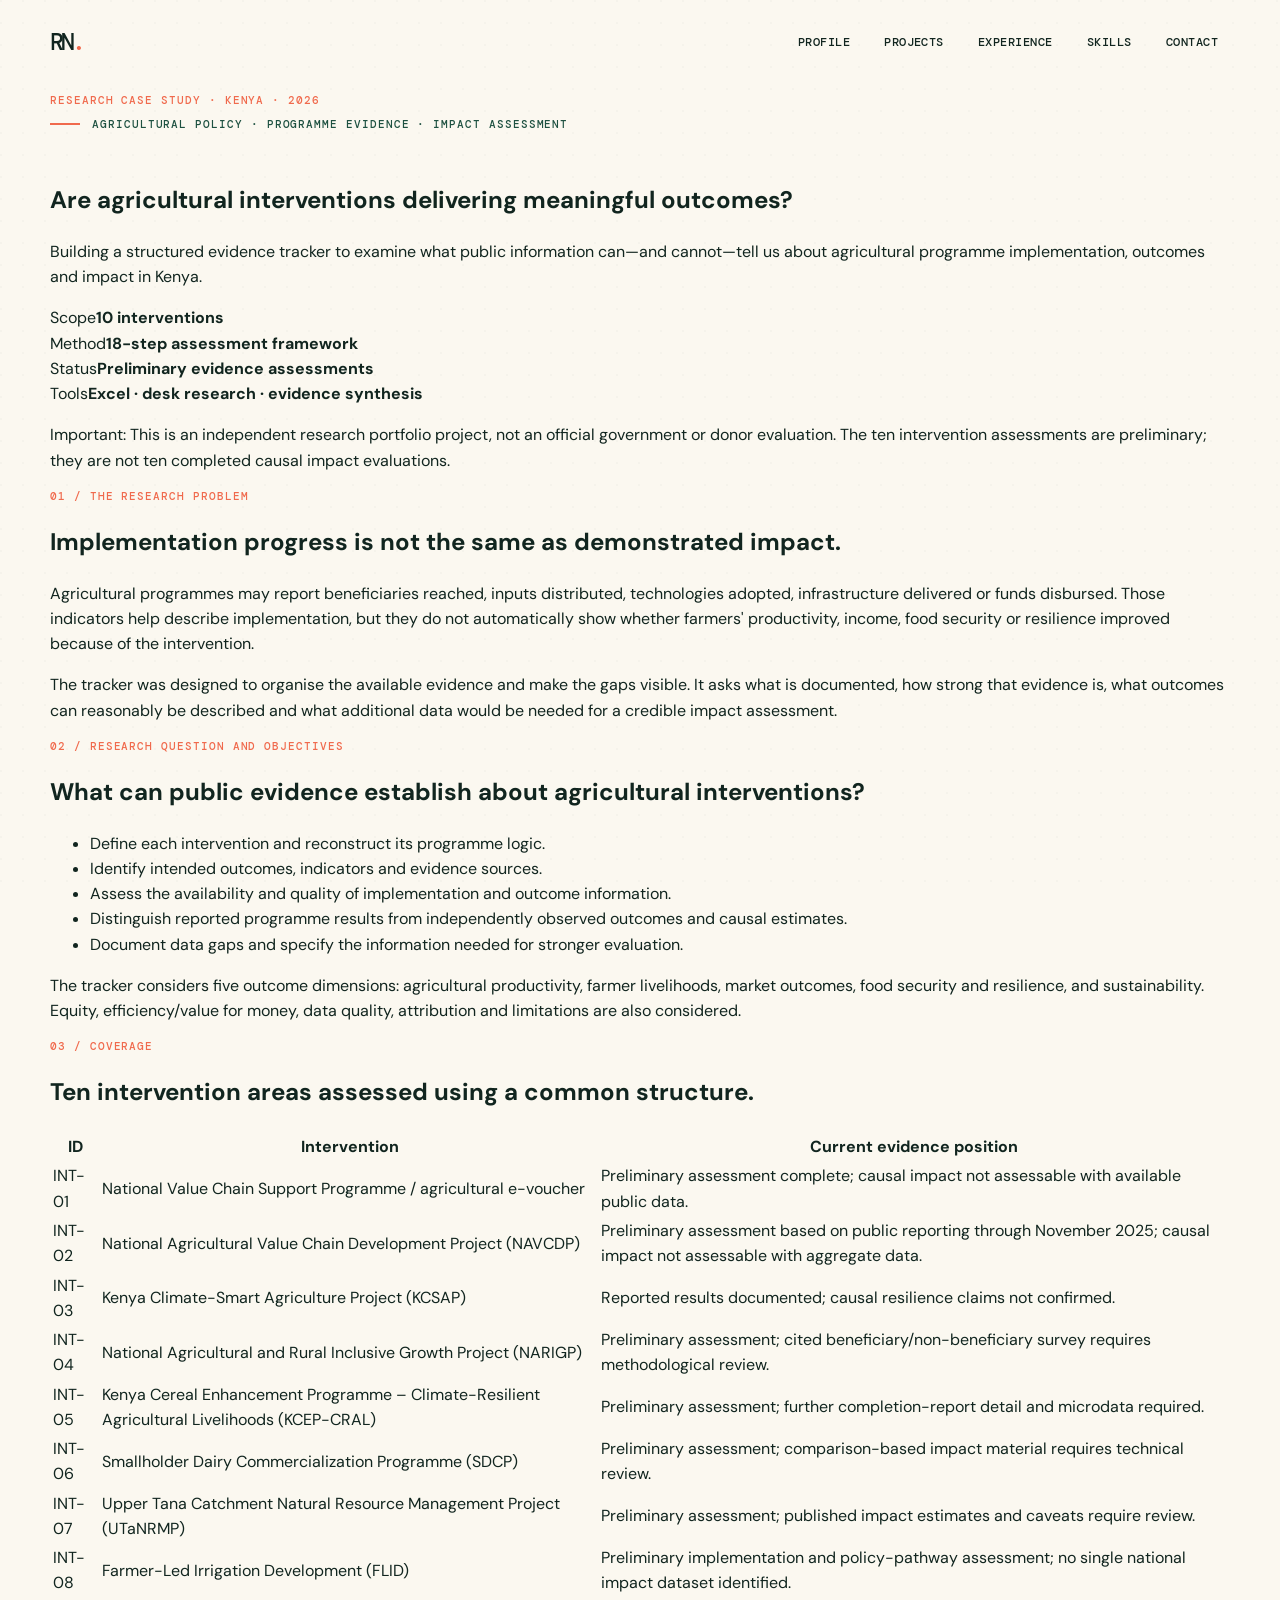
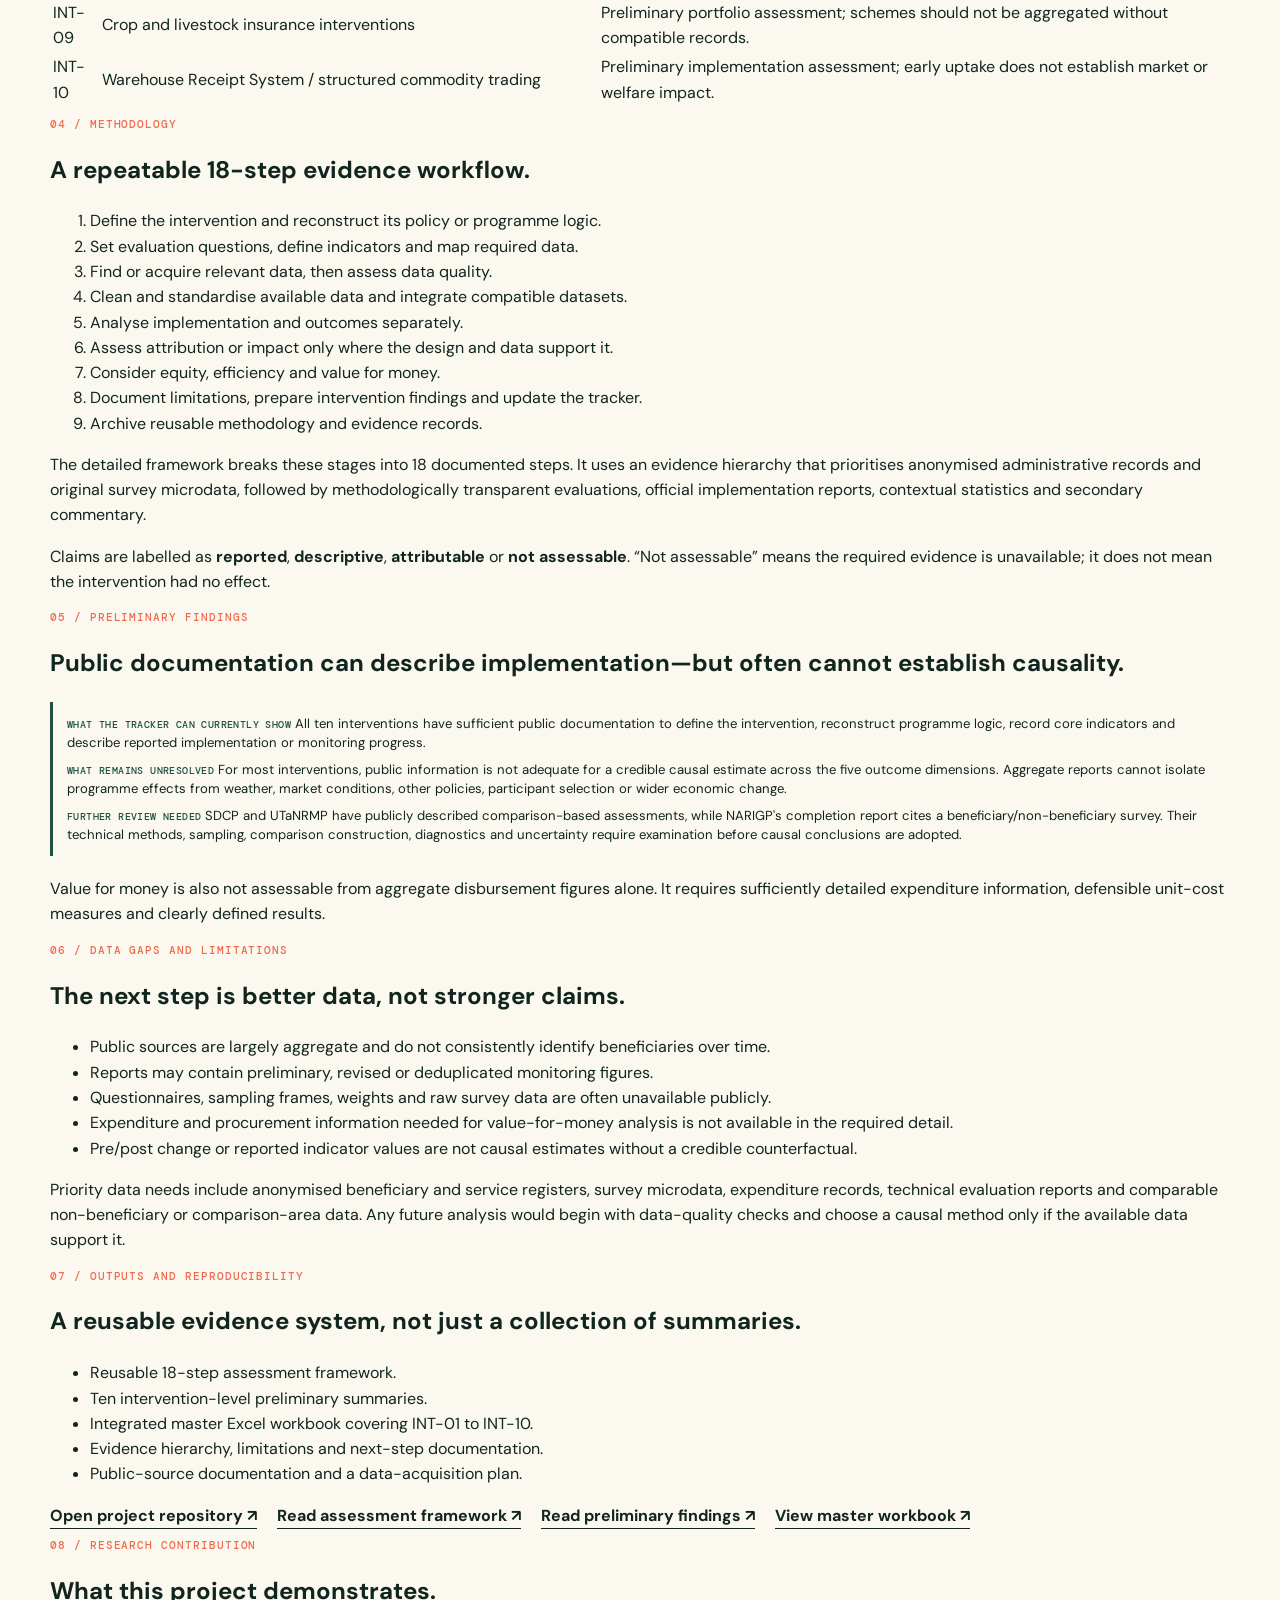
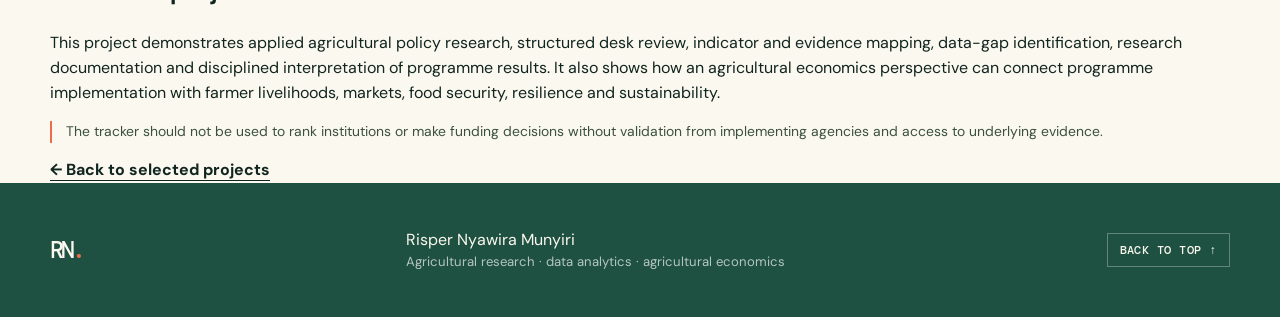
==== projects/policy-impact-tracker.html @ ad64aaf6 "Add flagship agricultural policy tracker case study" ====
<!doctype html>
<html lang="en">
<head>
  <meta charset="UTF-8" />
  <meta name="viewport" content="width=device-width, initial-scale=1.0" />
  <meta name="description" content="A preliminary evidence assessment of ten Kenyan agricultural interventions, using a transparent 18-step framework to distinguish reported results, observed outcomes and causal impact evidence." />
  <title>Kenya Agricultural Policy Impact Tracker | Risper Nyawira Munyiri</title>
  <link rel="preconnect" href="https://fonts.googleapis.com" />
  <link rel="preconnect" href="https://fonts.gstatic.com" crossorigin />
  <link href="https://fonts.googleapis.com/css2?family=DM+Mono:wght@400;500&family=DM+Sans:opsz,wght@9..40,400;9..40,500;9..40,600;9..40,700&family=Playfair+Display:opsz,wght@5..120,600;5..120,700&display=swap" rel="stylesheet" />
  <link rel="stylesheet" href="../styles.css" />
</head>
<body>
  <a class="skip-link" href="#main-content">Skip to content</a>
  <header class="site-header">
    <a class="brand" href="../index.html" aria-label="Risper Nyawira Munyiri home">RN<span>.</span></a>
    <button class="nav-toggle" aria-label="Open navigation" aria-expanded="false" aria-controls="primary-navigation">Menu</button>
    <nav class="nav-links" id="primary-navigation" aria-label="Main navigation">
      <a href="../index.html#about">Profile</a><a href="../index.html#work">Projects</a><a href="../index.html#experience">Experience</a><a href="../index.html#skills">Skills</a><a href="../index.html#contact">Contact</a>
    </nav>
  </header>
  <main id="main-content" class="case-study">
    <section class="case-hero section-shell">
      <p class="section-label">Research case study · Kenya · 2026</p>
      <p class="eyebrow">Agricultural policy · programme evidence · impact assessment</p>
      <h1>Are agricultural interventions delivering meaningful outcomes?</h1>
      <p class="case-lead">Building a structured evidence tracker to examine what public information can—and cannot—tell us about agricultural programme implementation, outcomes and impact in Kenya.</p>
      <div class="case-meta">
        <div><span>Scope</span><strong>10 interventions</strong></div>
        <div><span>Method</span><strong>18-step assessment framework</strong></div>
        <div><span>Status</span><strong>Preliminary evidence assessments</strong></div>
        <div><span>Tools</span><strong>Excel · desk research · evidence synthesis</strong></div>
      </div>
      <p class="case-warning">Important: This is an independent research portfolio project, not an official government or donor evaluation. The ten intervention assessments are preliminary; they are not ten completed causal impact evaluations.</p>
    </section>

    <section class="section-shell case-section">
      <p class="section-label">01 / The research problem</p>
      <h2>Implementation progress is not the same as demonstrated impact.</h2>
      <p>Agricultural programmes may report beneficiaries reached, inputs distributed, technologies adopted, infrastructure delivered or funds disbursed. Those indicators help describe implementation, but they do not automatically show whether farmers' productivity, income, food security or resilience improved because of the intervention.</p>
      <p>The tracker was designed to organise the available evidence and make the gaps visible. It asks what is documented, how strong that evidence is, what outcomes can reasonably be described and what additional data would be needed for a credible impact assessment.</p>
    </section>

    <section class="section-shell case-section">
      <p class="section-label">02 / Research question and objectives</p>
      <h2>What can public evidence establish about agricultural interventions?</h2>
      <ul>
        <li>Define each intervention and reconstruct its programme logic.</li>
        <li>Identify intended outcomes, indicators and evidence sources.</li>
        <li>Assess the availability and quality of implementation and outcome information.</li>
        <li>Distinguish reported programme results from independently observed outcomes and causal estimates.</li>
        <li>Document data gaps and specify the information needed for stronger evaluation.</li>
      </ul>
      <p>The tracker considers five outcome dimensions: agricultural productivity, farmer livelihoods, market outcomes, food security and resilience, and sustainability. Equity, efficiency/value for money, data quality, attribution and limitations are also considered.</p>
    </section>

    <section class="section-shell case-section">
      <p class="section-label">03 / Coverage</p>
      <h2>Ten intervention areas assessed using a common structure.</h2>
      <div class="case-table-wrap">
        <table class="case-table">
          <thead><tr><th>ID</th><th>Intervention</th><th>Current evidence position</th></tr></thead>
          <tbody>
            <tr><td>INT-01</td><td>National Value Chain Support Programme / agricultural e-voucher</td><td>Preliminary assessment complete; causal impact not assessable with available public data.</td></tr>
            <tr><td>INT-02</td><td>National Agricultural Value Chain Development Project (NAVCDP)</td><td>Preliminary assessment based on public reporting through November 2025; causal impact not assessable with aggregate data.</td></tr>
            <tr><td>INT-03</td><td>Kenya Climate-Smart Agriculture Project (KCSAP)</td><td>Reported results documented; causal resilience claims not confirmed.</td></tr>
            <tr><td>INT-04</td><td>National Agricultural and Rural Inclusive Growth Project (NARIGP)</td><td>Preliminary assessment; cited beneficiary/non-beneficiary survey requires methodological review.</td></tr>
            <tr><td>INT-05</td><td>Kenya Cereal Enhancement Programme – Climate-Resilient Agricultural Livelihoods (KCEP-CRAL)</td><td>Preliminary assessment; further completion-report detail and microdata required.</td></tr>
            <tr><td>INT-06</td><td>Smallholder Dairy Commercialization Programme (SDCP)</td><td>Preliminary assessment; comparison-based impact material requires technical review.</td></tr>
            <tr><td>INT-07</td><td>Upper Tana Catchment Natural Resource Management Project (UTaNRMP)</td><td>Preliminary assessment; published impact estimates and caveats require review.</td></tr>
            <tr><td>INT-08</td><td>Farmer-Led Irrigation Development (FLID)</td><td>Preliminary implementation and policy-pathway assessment; no single national impact dataset identified.</td></tr>
            <tr><td>INT-09</td><td>Crop and livestock insurance interventions</td><td>Preliminary portfolio assessment; schemes should not be aggregated without compatible records.</td></tr>
            <tr><td>INT-10</td><td>Warehouse Receipt System / structured commodity trading</td><td>Preliminary implementation assessment; early uptake does not establish market or welfare impact.</td></tr>
          </tbody>
        </table>
      </div>
    </section>

    <section class="section-shell case-section">
      <p class="section-label">04 / Methodology</p>
      <h2>A repeatable 18-step evidence workflow.</h2>
      <ol class="case-steps">
        <li>Define the intervention and reconstruct its policy or programme logic.</li>
        <li>Set evaluation questions, define indicators and map required data.</li>
        <li>Find or acquire relevant data, then assess data quality.</li>
        <li>Clean and standardise available data and integrate compatible datasets.</li>
        <li>Analyse implementation and outcomes separately.</li>
        <li>Assess attribution or impact only where the design and data support it.</li>
        <li>Consider equity, efficiency and value for money.</li>
        <li>Document limitations, prepare intervention findings and update the tracker.</li>
        <li>Archive reusable methodology and evidence records.</li>
      </ol>
      <p>The detailed framework breaks these stages into 18 documented steps. It uses an evidence hierarchy that prioritises anonymised administrative records and original survey microdata, followed by methodologically transparent evaluations, official implementation reports, contextual statistics and secondary commentary.</p>
      <p>Claims are labelled as <b>reported</b>, <b>descriptive</b>, <b>attributable</b> or <b>not assessable</b>. “Not assessable” means the required evidence is unavailable; it does not mean the intervention had no effect.</p>
    </section>

    <section class="section-shell case-section">
      <p class="section-label">05 / Preliminary findings</p>
      <h2>Public documentation can describe implementation—but often cannot establish causality.</h2>
      <div class="project-insights">
        <p><b>What the tracker can currently show</b> All ten interventions have sufficient public documentation to define the intervention, reconstruct programme logic, record core indicators and describe reported implementation or monitoring progress.</p>
        <p><b>What remains unresolved</b> For most interventions, public information is not adequate for a credible causal estimate across the five outcome dimensions. Aggregate reports cannot isolate programme effects from weather, market conditions, other policies, participant selection or wider economic change.</p>
        <p><b>Further review needed</b> SDCP and UTaNRMP have publicly described comparison-based assessments, while NARIGP's completion report cites a beneficiary/non-beneficiary survey. Their technical methods, sampling, comparison construction, diagnostics and uncertainty require examination before causal conclusions are adopted.</p>
      </div>
      <p>Value for money is also not assessable from aggregate disbursement figures alone. It requires sufficiently detailed expenditure information, defensible unit-cost measures and clearly defined results.</p>
    </section>

    <section class="section-shell case-section">
      <p class="section-label">06 / Data gaps and limitations</p>
      <h2>The next step is better data, not stronger claims.</h2>
      <ul>
        <li>Public sources are largely aggregate and do not consistently identify beneficiaries over time.</li>
        <li>Reports may contain preliminary, revised or deduplicated monitoring figures.</li>
        <li>Questionnaires, sampling frames, weights and raw survey data are often unavailable publicly.</li>
        <li>Expenditure and procurement information needed for value-for-money analysis is not available in the required detail.</li>
        <li>Pre/post change or reported indicator values are not causal estimates without a credible counterfactual.</li>
      </ul>
      <p>Priority data needs include anonymised beneficiary and service registers, survey microdata, expenditure records, technical evaluation reports and comparable non-beneficiary or comparison-area data. Any future analysis would begin with data-quality checks and choose a causal method only if the available data support it.</p>
    </section>

    <section class="section-shell case-section">
      <p class="section-label">07 / Outputs and reproducibility</p>
      <h2>A reusable evidence system, not just a collection of summaries.</h2>
      <ul>
        <li>Reusable 18-step assessment framework.</li>
        <li>Ten intervention-level preliminary summaries.</li>
        <li>Integrated master Excel workbook covering INT-01 to INT-10.</li>
        <li>Evidence hierarchy, limitations and next-step documentation.</li>
        <li>Public-source documentation and a data-acquisition plan.</li>
      </ul>
      <div class="evidence-actions">
        <a class="text-link" href="https://github.com/Risper-Nyawira/kenya-agricultural-policy-impact-tracker" target="_blank" rel="noreferrer">Open project repository ↗</a>
        <a class="text-link" href="https://github.com/Risper-Nyawira/kenya-agricultural-policy-impact-tracker/blob/main/methodology/assessment-framework.md" target="_blank" rel="noreferrer">Read assessment framework ↗</a>
        <a class="text-link" href="https://github.com/Risper-Nyawira/kenya-agricultural-policy-impact-tracker/blob/main/analysis/preliminary-findings.md" target="_blank" rel="noreferrer">Read preliminary findings ↗</a>
        <a class="text-link" href="https://github.com/Risper-Nyawira/kenya-agricultural-policy-impact-tracker/blob/main/workbooks/Kenya_Agricultural_Policy_Impact_Tracker_MASTER_INT-01_to_INT-10.xlsx" target="_blank" rel="noreferrer">View master workbook ↗</a>
      </div>
    </section>

    <section class="section-shell case-section">
      <p class="section-label">08 / Research contribution</p>
      <h2>What this project demonstrates.</h2>
      <p>This project demonstrates applied agricultural policy research, structured desk review, indicator and evidence mapping, data-gap identification, research documentation and disciplined interpretation of programme results. It also shows how an agricultural economics perspective can connect programme implementation with farmer livelihoods, markets, food security, resilience and sustainability.</p>
      <p class="note">The tracker should not be used to rank institutions or make funding decisions without validation from implementing agencies and access to underlying evidence.</p>
      <a class="text-link" href="../index.html#work">← Back to selected projects</a>
    </section>
  </main>
  <footer><div class="section-shell"><p class="brand">RN<span>.</span></p><div><p>Risper Nyawira Munyiri</p><p class="muted">Agricultural research · data analytics · agricultural economics</p></div><a href="#main-content">Back to top ↑</a></div></footer>
  <script src="../script.js"></script>
</body>
</html>
---- styles.css ----
@import url('https://fonts.googleapis.com/css2?family=DM+Mono:wght@400;500&family=DM+Sans:opsz,wght@9..40,400;9..40,500;9..40,600;9..40,700&family=Playfair+Display:opsz,wght@5..120,600;5..120,700&display=swap');

:root {
  --ink: #11251f;
  --forest: #1e5141;
  --cream: #fbf8f0;
  --sand: #eee5d3;
  --sage: #d8e6c8;
  --lime: #cfe54e;
  --gold: #f2bd4f;
  --coral: #f06a4d;
  --plum: #6e4569;
  --line: rgba(17, 37, 31, .16);
  --muted: #62736a;
}

* { box-sizing: border-box; }
html { scroll-behavior: smooth; }
body { margin: 0; overflow-x: hidden; background: var(--cream); color: var(--ink); font-family: "DM Sans", sans-serif; font-size: 16px; line-height: 1.58; }
body::before { content: ""; position: fixed; inset: 0; z-index: -1; opacity: .32; pointer-events: none; background-image: radial-gradient(circle at 1px 1px, rgba(17,37,31,.08) 1px, transparent 0); background-size: 22px 22px; }

.section-shell { width: min(1180px, calc(100% - 52px)); margin: auto; }
.site-header { height: 84px; display: flex; align-items: center; justify-content: space-between; width: min(1180px, calc(100% - 52px)); margin: auto; }
.brand { color: var(--ink); font: 500 1.45rem "DM Mono", monospace; letter-spacing: -.12em; text-decoration: none; }
.brand span { color: var(--coral); }
.nav-links { display: flex; align-items: center; gap: 10px; }
.nav-links a, footer a { color: var(--ink); padding: 8px 12px; font: 500 .75rem "DM Mono", monospace; letter-spacing: .04em; text-decoration: none; text-transform: uppercase; }
.nav-links a:hover { color: var(--cream); background: var(--ink); }
.nav-toggle { display: none; background: transparent; border: 0; color: var(--ink); font: 500 .75rem "DM Mono", monospace; text-transform: uppercase; }

.hero { position: relative; min-height: 670px; padding: 112px 0 104px; }
.hero::before { content: "Evidence-led portfolio"; position: absolute; right: -2vw; top: 62px; color: rgba(30,81,65,.08); font: 700 clamp(4.2rem, 11vw, 10rem) "Playfair Display", serif; letter-spacing: -.08em; white-space: nowrap; pointer-events: none; }
.eyebrow, .section-label, .project-number, .kicker { font: 500 .69rem "DM Mono", monospace; letter-spacing: .085em; text-transform: uppercase; }
.eyebrow { position: relative; display: inline-flex; align-items: center; gap: 12px; margin: 0 0 30px; color: var(--forest); }
.eyebrow::before { width: 30px; height: 2px; background: var(--coral); content: ""; }
.hero h1 { position: relative; max-width: 1020px; margin: 0; font: 600 clamp(3.7rem, 8.2vw, 7.7rem)/.92 "Playfair Display", serif; letter-spacing: -.075em; }
.hero h1 em { display: block; color: var(--forest); font-style: italic; }
.hero-bottom { position: relative; display: flex; align-items: end; justify-content: space-between; gap: 56px; margin-top: 66px; }
.hero-bottom p { max-width: 475px; margin: 0; font-size: 1.12rem; }
.button { display: inline-flex; align-items: center; gap: 28px; padding: 16px 20px 16px 23px; border: 1px solid var(--ink); color: var(--cream); font-size: .85rem; font-weight: 700; text-decoration: none; transition: transform .2s ease, box-shadow .2s ease; }
.button span { color: var(--lime); font-size: 1.3rem; }.button-dark { background: var(--ink); }.button:hover { box-shadow: 6px 6px 0 var(--coral); transform: translate(-2px,-2px); }

.statement { position: relative; overflow: hidden; padding: 102px 0; background: var(--forest); color: var(--cream); }
.statement::after { position: absolute; right: 4%; bottom: -135px; color: rgba(207,229,78,.17); content: "?"; font: 700 26rem/.8 "Playfair Display", serif; }
.statement-grid { position: relative; z-index: 1; display: grid; grid-template-columns: 1fr 2.1fr; gap: 30px; }.statement .section-label { color: var(--lime); }
blockquote { max-width: 850px; margin: 0; font: 600 clamp(2.2rem, 4vw, 4.25rem)/1.06 "Playfair Display", serif; letter-spacing: -.055em; }

.about, .projects, .current, .skills, .ideas { padding: 132px 0; }.section-heading { display: grid; grid-template-columns: 1fr 2.1fr; gap: 30px; margin-bottom: 62px; }.section-label { margin: 9px 0 0; color: var(--coral); }.section-heading h2, .focus h2, .learning h2 { margin: 0; font: 600 clamp(2.4rem, 4vw, 4.25rem)/1.02 "Playfair Display", serif; letter-spacing: -.06em; }.about-copy { width: 66%; margin-left: auto; padding-left: 28px; border-left: 3px solid var(--lime); font-size: 1.14rem; }.about-copy p { margin: 0 0 18px; }.about-copy p:last-child { margin-bottom: 0; }

.pathway { padding: 36px 0 42px; border-top: 1px solid var(--line); border-bottom: 1px solid var(--line); }.pathway .section-label { margin: 0 0 21px; }.pathway-list { display: flex; flex-wrap: wrap; gap: 10px 13px; font: 600 1.5rem "Playfair Display", serif; }.pathway-list span { padding: 2px 0; }.pathway-list i { color: var(--coral); font-style: normal; }
.proof { display: grid; grid-template-columns: repeat(4, 1fr); gap: 1px; margin-top: 40px; overflow: hidden; background: var(--line); border: 1px solid var(--line); }.proof div { min-height: 142px; padding: 25px 22px; background: var(--cream); }.proof div:nth-child(even) { background: #f3eddf; }.proof strong { display: block; color: var(--forest); font: 600 2.35rem/.95 "Playfair Display", serif; letter-spacing: -.05em; }.proof span { display: block; max-width: 170px; margin-top: 13px; color: var(--muted); font-size: .76rem; line-height: 1.35; }

.projects { background: linear-gradient(to bottom, transparent 0, transparent 115px, #f0e7d7 115px, #f0e7d7 100%); }.project-card { position: relative; padding: 34px; border: 1px solid rgba(17,37,31,.14); background: var(--cream); }.project-featured { display: grid; grid-template-columns: 1fr 2.1fr; gap: 30px; margin-bottom: 22px; padding: 42px; border: 0; background: var(--lime); box-shadow: 12px 12px 0 var(--forest); }.project-featured::after { position: absolute; right: 28px; top: 12px; color: rgba(17,37,31,.12); content: "01"; font: 700 8rem/.8 "Playfair Display", serif; }.project-number { position: relative; z-index: 1; color: var(--coral); }.project-number span { display: block; max-width: 100px; margin-top: 8px; color: var(--muted); font: 500 .79rem/1.3 "DM Sans", sans-serif; letter-spacing: 0; text-transform: none; }.project-body { position: relative; z-index: 1; }.kicker { margin: 0 0 14px; color: var(--forest); }.project-card h3, .idea-grid h3 { margin: 0 0 18px; font: 600 clamp(1.8rem,3vw,3.05rem)/1.03 "Playfair Display", serif; letter-spacing: -.05em; }.project-card p { max-width: 700px; }.note { padding-left: 14px; border-left: 2px solid var(--coral); color: #3b513e; font-size: .87rem; }.tags { display: flex; flex-wrap: wrap; gap: 7px; margin: 28px 0; padding: 0; list-style: none; }.tags li { padding: 5px 7px; border: 1px solid rgba(17,37,31,.35); font: 500 .65rem "DM Mono", monospace; }.text-link { color: var(--ink); border-bottom: 1px solid currentColor; font-weight: 700; text-decoration: none; }.text-link span { color: var(--coral); }.project-grid { display: grid; grid-template-columns: 1fr 1fr; gap: 22px; }.project-grid .project-card { min-height: 360px; }.project-grid .project-card:first-child { background: #fff0bb; }.project-grid .project-card:last-child { background: #cfe2df; }.project-grid h3 { font-size: 2.05rem; }

.research { position: relative; padding: 130px 0; background: var(--plum); color: var(--cream); }.research::before { position: absolute; top: 0; left: 0; width: 33.3%; height: 100%; background: rgba(0,0,0,.07); content: ""; }.research .section-heading { position: relative; }.research .section-label { color: var(--lime); }.research-list { position: relative; margin-left: 33.3%; border-top: 1px solid rgba(255,255,255,.28); }.research-list article { display: grid; grid-template-columns: 148px 1fr; column-gap: 20px; padding: 27px 0; border-bottom: 1px solid rgba(255,255,255,.28); }.research-list span { color: var(--lime); font: 500 .67rem "DM Mono", monospace; letter-spacing: .06em; text-transform: uppercase; }.research-list h3 { margin: 0; font: 600 1.78rem/1.1 "Playfair Display", serif; letter-spacing: -.04em; }.research-list p { grid-column: 2; margin: 10px 0 0; color: rgba(255,255,255,.82); }

.current { background: var(--sand); }.current-grid { display: grid; grid-template-columns: 1.2fr 1fr; gap: 54px; margin-left: 33.3%; }.current h3 { margin: 0; font: 600 2rem/1.1 "Playfair Display", serif; letter-spacing: -.04em; }.check-list p { margin: 0; padding: 13px 0; border-bottom: 1px solid var(--line); }.check-list p::before { padding-right: 10px; color: var(--coral); content: "↗"; }

.ideas { background: var(--sage); }.idea-grid { display: grid; grid-template-columns: repeat(3,1fr); gap: 24px; margin-left: 33.3%; }.idea-grid article { padding: 22px 4px 0; border-top: 3px solid var(--forest); }.idea-grid h3 { font-size: 1.9rem; }.sustainability-proof { display: grid; grid-template-columns: repeat(3,1fr); gap: 22px; margin: 52px 0 0 33.3%; }.sustainability-proof p { margin: 0; padding: 18px 15px; background: rgba(251,248,240,.6); font-size: .88rem; }.sustainability-proof b { display: block; margin-bottom: 8px; color: var(--forest); font: 500 .65rem "DM Mono", monospace; letter-spacing: .07em; text-transform: uppercase; }.sustainability-proof span { display: block; }

.skills { background: var(--gold); }.skills-grid { display: grid; grid-template-columns: 1fr 1fr; gap: 0 32px; margin-left: 33.3%; }.skills-grid div { min-height: 122px; padding: 24px 0; border-top: 1px solid rgba(17,37,31,.34); }.skills-grid h3 { margin: 0 0 10px; font: 600 .76rem "DM Mono", monospace; letter-spacing: .04em; text-transform: uppercase; }.skills-grid p { margin: 0; color: rgba(17,37,31,.78); }

.learning { padding: 118px 0; background: var(--ink); color: var(--cream); }.learning-grid { display: grid; grid-template-columns: 1fr 2.1fr; gap: 30px; }.learning .section-label { color: var(--lime); }.learning-list p { margin: 0; padding: 22px 0; border-top: 1px solid rgba(255,255,255,.24); }.learning-list p:last-child { border-bottom: 1px solid rgba(255,255,255,.24); }.learning-list b { color: var(--lime); }
.focus { display: grid; grid-template-columns: 1.2fr 1fr; gap: 82px; padding: 130px 0; background: var(--cream); }.focus p:last-child { margin: 47px 0 0; padding: 22px; border: 1px solid var(--line); border-top: 4px solid var(--coral); font-size: 1.08rem; }
footer { padding: 44px 0; background: var(--forest); color: var(--cream); }footer .section-shell { display: flex; align-items: center; justify-content: space-between; gap: 20px; }footer .brand, footer a { color: var(--cream); }footer p { margin: 0; }.muted { color: rgba(255,255,255,.67); font-size: .82rem; }footer a { border: 1px solid rgba(255,255,255,.3); }

@media (max-width: 720px) { .section-shell,.site-header { width: min(100% - 32px,1180px); }.site-header { height: 68px; }.nav-toggle { display: block; }.nav-links { position: absolute; z-index: 3; top: 62px; right: 16px; display: none; flex-direction: column; align-items: stretch; gap: 2px; padding: 10px; background: var(--ink); }.nav-links.open { display: flex; }.nav-links a { color: var(--cream); }.hero { min-height: 0; padding: 74px 0; }.hero::before { top: 30px; font-size: 5rem; }.hero-bottom,.statement-grid,.section-heading,.project-featured,.focus,.learning-grid { display: block; }.hero-bottom { margin-top: 38px; }.button { margin-top: 28px; }.statement { padding: 70px 0; }.statement .section-label { margin-bottom: 25px; }.about,.projects,.current,.skills,.research,.ideas { padding: 80px 0; }.section-heading { margin-bottom: 38px; }.section-heading h2 { margin-top: 13px; }.about-copy,.research-list,.current-grid,.skills-grid,.idea-grid,.sustainability-proof { width: auto; margin-left: 0; }.proof { grid-template-columns: 1fr 1fr; }.proof div { min-height: 120px; }.project-featured { padding: 29px; box-shadow: 7px 7px 0 var(--forest); }.project-featured .project-body { margin-top: 29px; }.project-grid,.current-grid,.skills-grid,.idea-grid,.sustainability-proof { grid-template-columns: 1fr; }.project-grid .project-card { min-height: 0; }.research::before { display: none; }.research-list article { display: block; }.research-list h3 { margin-top: 10px; }.research-list p { margin-top: 10px; }.sustainability-proof { gap: 10px; margin-top: 30px; }.learning { padding: 78px 0; }.learning h2 { margin: 12px 0 31px; }.focus { padding: 80px 0; }.focus p:last-child { margin-top: 30px; }footer .section-shell { flex-direction: column; align-items: flex-start; } }

/* Evidence and contact additions */
.hero { display: grid; grid-template-columns: minmax(0, 1fr) 275px; align-items: end; gap: 45px; }
.hero-copy { position: relative; z-index: 1; }
.hero-portrait { position: relative; z-index: 1; display: flex; flex-direction: column; justify-content: end; margin: 0 0 4px; }
.hero-portrait::before { position: absolute; z-index: -1; top: 35px; right: -18px; width: 90%; height: 81%; background: var(--lime); content: ""; }
.hero-portrait img { display: block; width: 100%; height: 440px; object-fit: cover; object-position: 50% 18%; image-rendering: -webkit-optimize-contrast; image-rendering: auto; backface-visibility: hidden; transform: translateZ(0); }
.hero-portrait figcaption { margin: 10px 0 0; color: var(--forest); font: 500 .78rem/1.35 "DM Mono", monospace; letter-spacing: .04em; text-transform: uppercase; }.hero-portrait figcaption span { color: var(--muted); font-size: .62rem; }
.project-featured { grid-template-columns: .62fr 1.45fr 1fr; }.evidence-actions { display: flex; flex-wrap: wrap; gap: 20px; }.project-visual { position: relative; z-index: 1; align-self: center; margin: 0; padding: 10px; background: var(--cream); box-shadow: 5px 5px 0 rgba(17,37,31,.2); }.project-visual img { display: block; width: 100%; max-height: 245px; object-fit: cover; object-position: center; }.project-visual figcaption { margin-top: 8px; color: var(--muted); font: 500 .58rem "DM Mono", monospace; letter-spacing: .04em; text-transform: uppercase; }
.card-visual { margin: 22px 0 0; overflow: hidden; border: 1px solid rgba(17,37,31,.18); background: var(--cream); }.card-visual img { display: block; width: 100%; height: 145px; object-fit: cover; object-position: center; }.card-visual figcaption { padding: 7px 9px; color: var(--muted); font: 500 .57rem "DM Mono", monospace; letter-spacing: .04em; text-transform: uppercase; }
.project-insights { margin: 20px 0; padding: 12px 14px; border-left: 3px solid var(--forest); background: rgba(251,248,240,.5); }.project-insights p { margin: 0 0 8px; font-size: .82rem; line-height: 1.45; }.project-insights p:last-child { margin-bottom: 0; }.project-insights b { color: var(--forest); font: 500 .63rem "DM Mono", monospace; letter-spacing: .04em; text-transform: uppercase; }
.proof-link { display: inline-block; margin-top: 13px; color: var(--forest); border-bottom: 1px solid currentColor; font: 600 .72rem "DM Mono", monospace; letter-spacing: .025em; text-decoration: none; }.proof-link:hover { color: var(--coral); }
.contact { padding: 115px 0; background: var(--coral); color: var(--ink); }.contact-grid { display: grid; grid-template-columns: 1fr 1.15fr; gap: 80px; }.contact h2 { margin: 12px 0 20px; font: 600 clamp(2.6rem, 4vw, 4.3rem)/1.02 "Playfair Display", serif; letter-spacing: -.06em; }.contact-grid > div > p:last-child { max-width: 460px; }.contact .section-label { color: var(--cream); }.contact-actions { display: grid; align-content: center; }.contact-actions a { display: grid; grid-template-columns: 100px minmax(0,1fr) auto; gap: 18px; padding: 18px 0; border-top: 1px solid rgba(17,37,31,.42); color: var(--ink); font-weight: 700; overflow-wrap: anywhere; text-decoration: none; }.contact-actions a:last-child { border-bottom: 1px solid rgba(17,37,31,.42); }.contact-actions a:hover { color: var(--cream); }.contact-actions span { font: 500 .67rem "DM Mono", monospace; letter-spacing: .05em; text-transform: uppercase; }.contact-actions b { color: var(--cream); }
@media (max-width: 720px) { .hero { display: block; }.hero-portrait { width: min(280px,72vw); margin: 48px 0 0 auto; }.hero-portrait img { height: 370px; }.project-visual { margin-top: 28px; }.contact { padding: 80px 0; }.contact-grid { grid-template-columns: 1fr; gap: 35px; }.contact-actions a { grid-template-columns: 1fr auto; gap: 5px 12px; }.contact-actions span { grid-column: 1 / -1; } }


/* Accessibility and responsive navigation improvements */
.skip-link {
  position: absolute;
  top: 8px;
  left: 8px;
  z-index: 1000;
  padding: 10px 14px;
  transform: translateY(-160%);
  background: var(--forest);
  color: var(--cream);
  font-weight: 700;
  text-decoration: none;
}
.skip-link:focus { transform: translateY(0); }
:focus-visible {
  outline: 3px solid var(--coral);
  outline-offset: 4px;
}
.nav-toggle { cursor: pointer; }
@media (prefers-reduced-motion: reduce) {
  *, *::before, *::after {
    scroll-behavior: auto !important;
    animation-duration: 0.01ms !important;
    animation-iteration-count: 1 !important;
    transition-duration: 0.01ms !important;
  }
}
@media (max-width: 720px) {
  .hero-bottom > div { display: flex; flex-direction: column; align-items: flex-start; gap: 8px; }
}

.project-visual-note {
  min-height: 225px;
  display: flex;
  flex-direction: column;
  justify-content: center;
  align-items: flex-start;
  gap: 8px;
  padding: 22px;
  background: var(--cream);
  color: var(--forest);
}
.project-visual-note strong {
  font: 700 clamp(4rem, 8vw, 6.5rem)/.9 "Playfair Display", serif;
  letter-spacing: -.07em;
}
.project-visual-note span {
  max-width: 230px;
  font-size: .95rem;
  font-weight: 700;
  line-height: 1.3;
}
.project-visual-note small {
  color: var(--muted);
  font: 500 .65rem "DM Mono", monospace;
  letter-spacing: .04em;
  text-transform: uppercase;
}
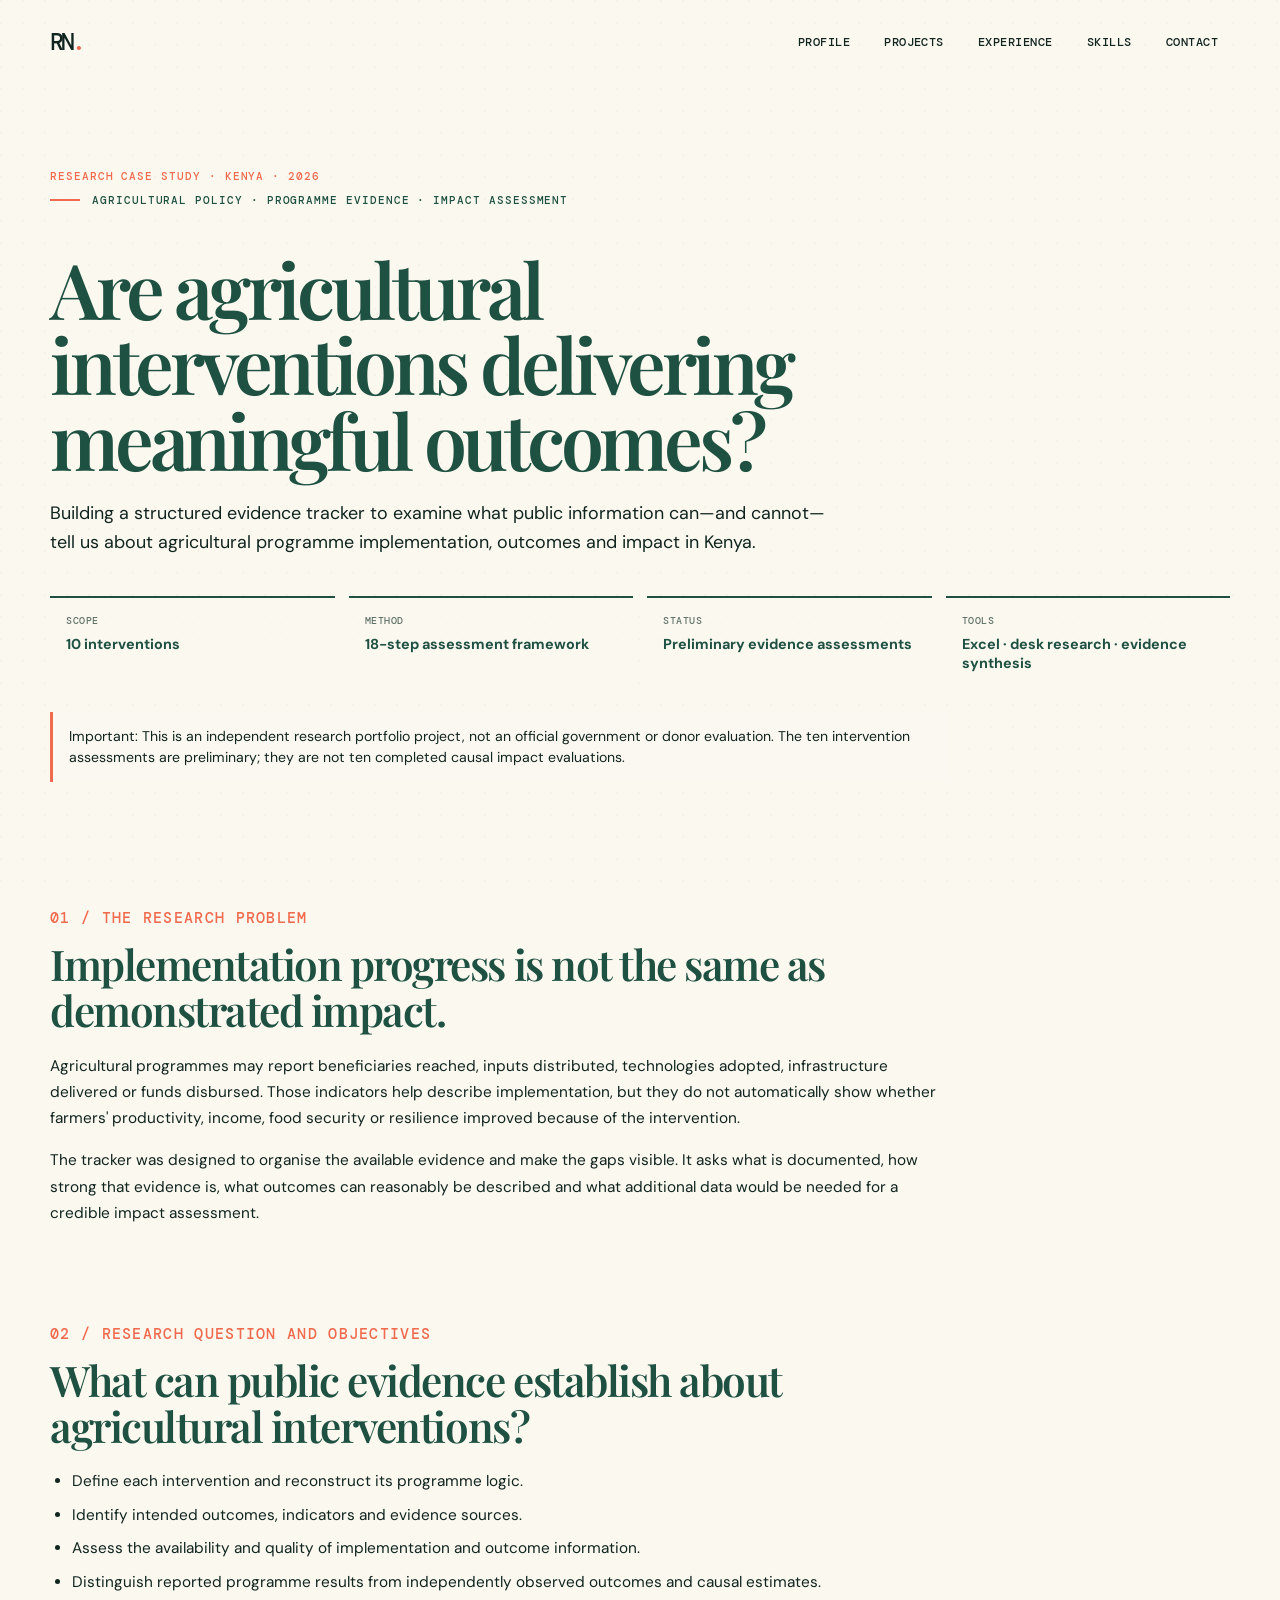
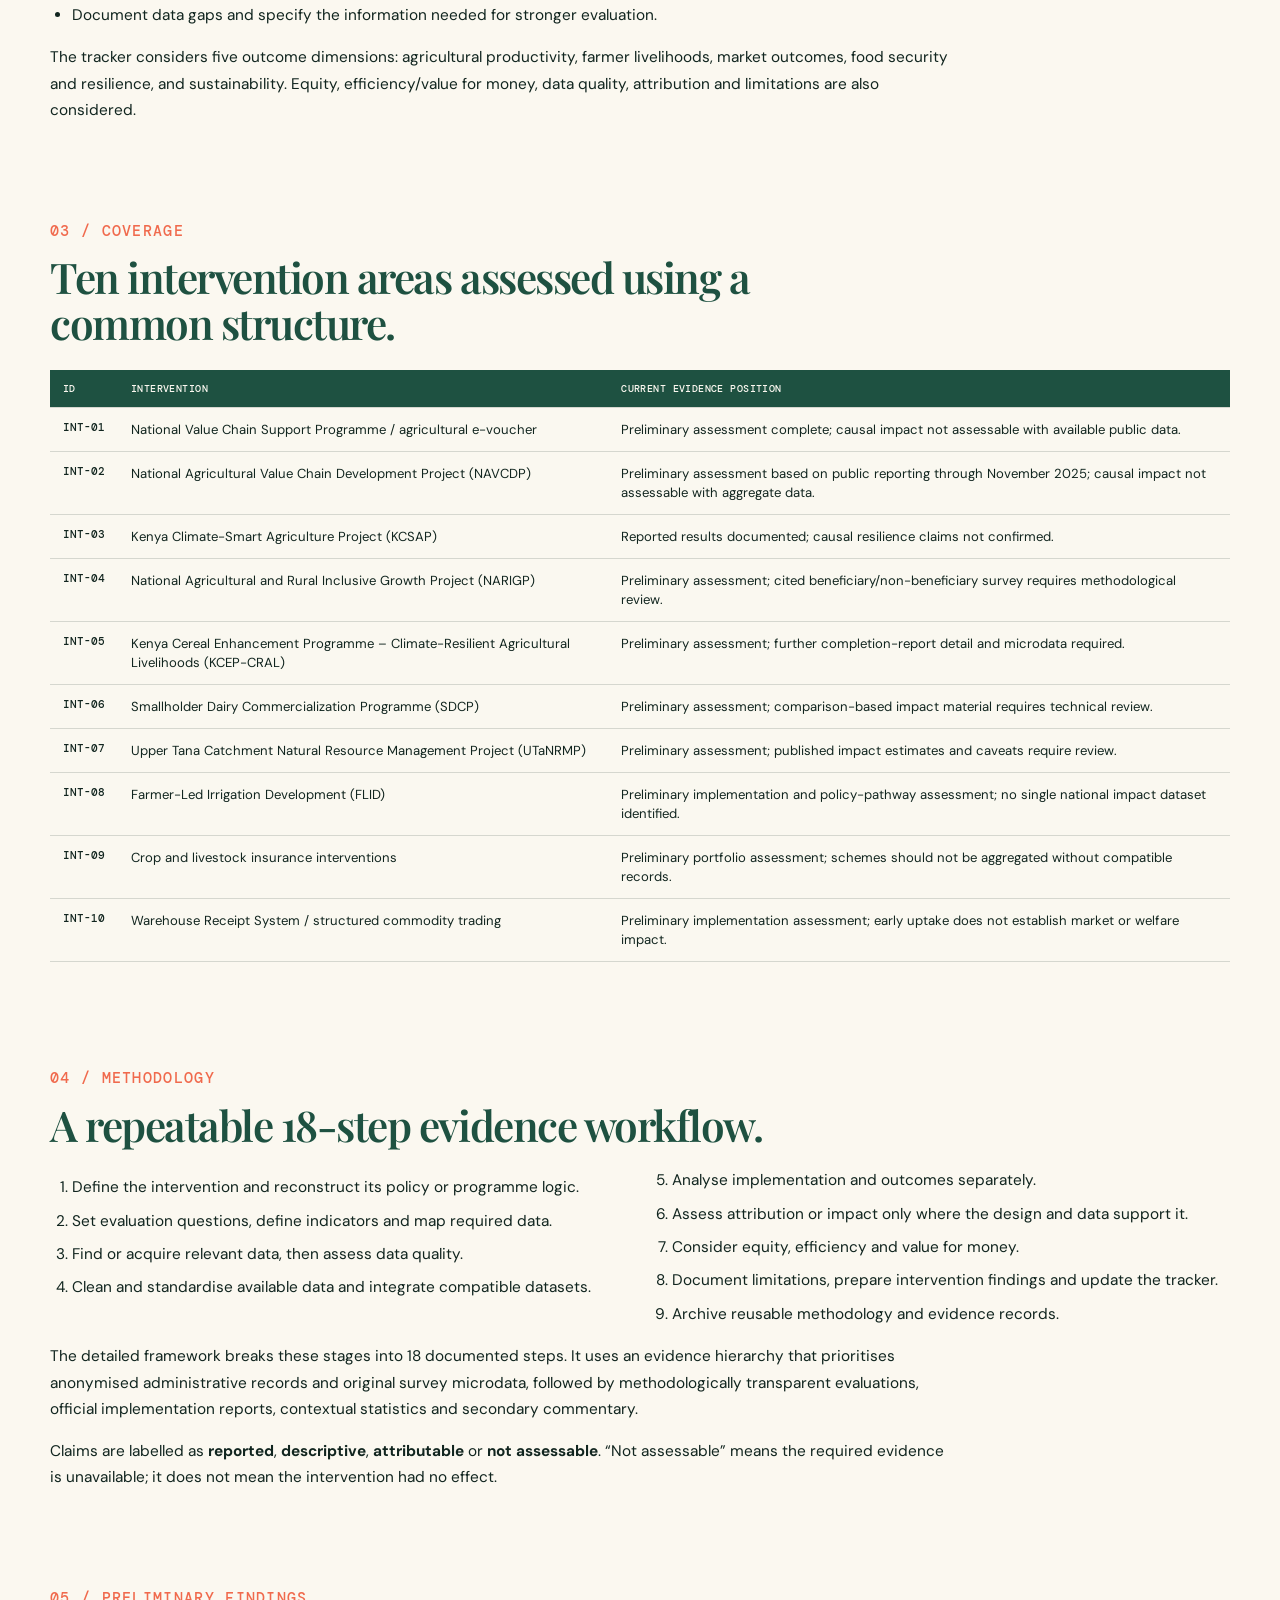
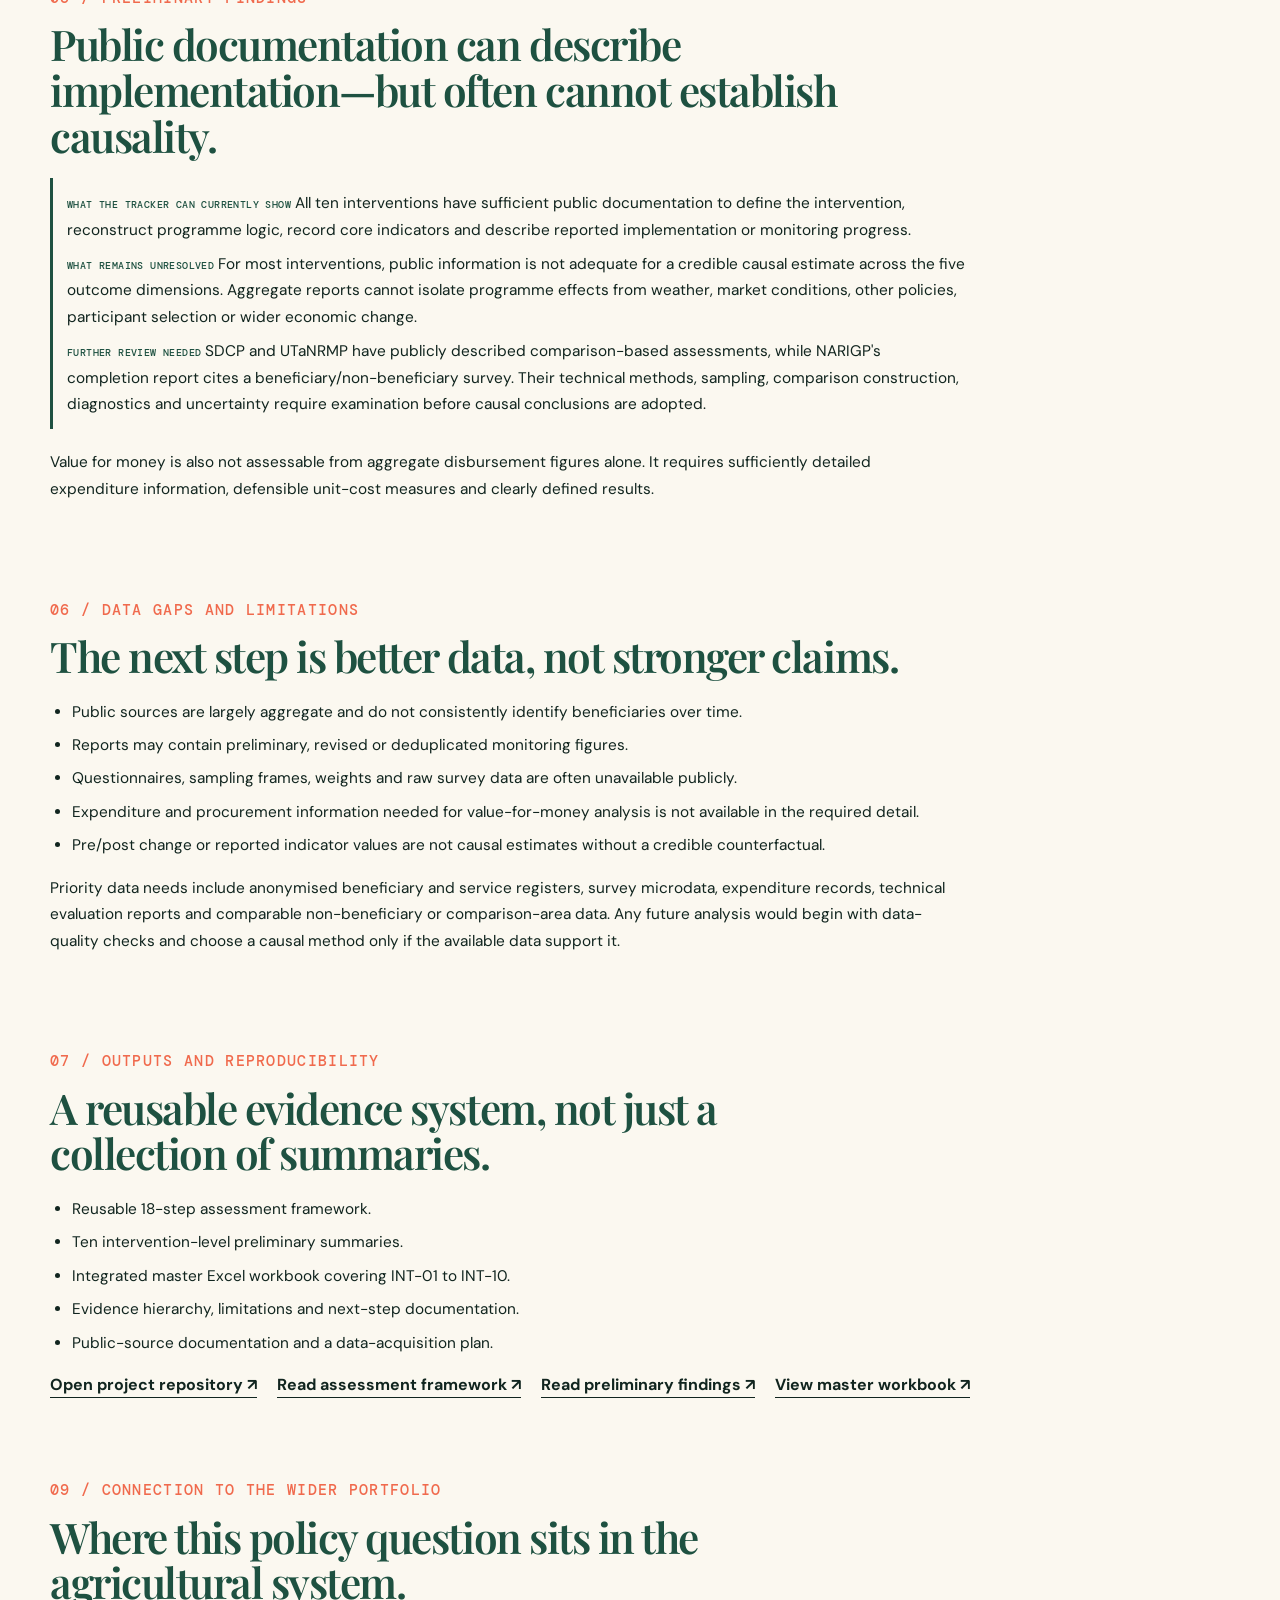
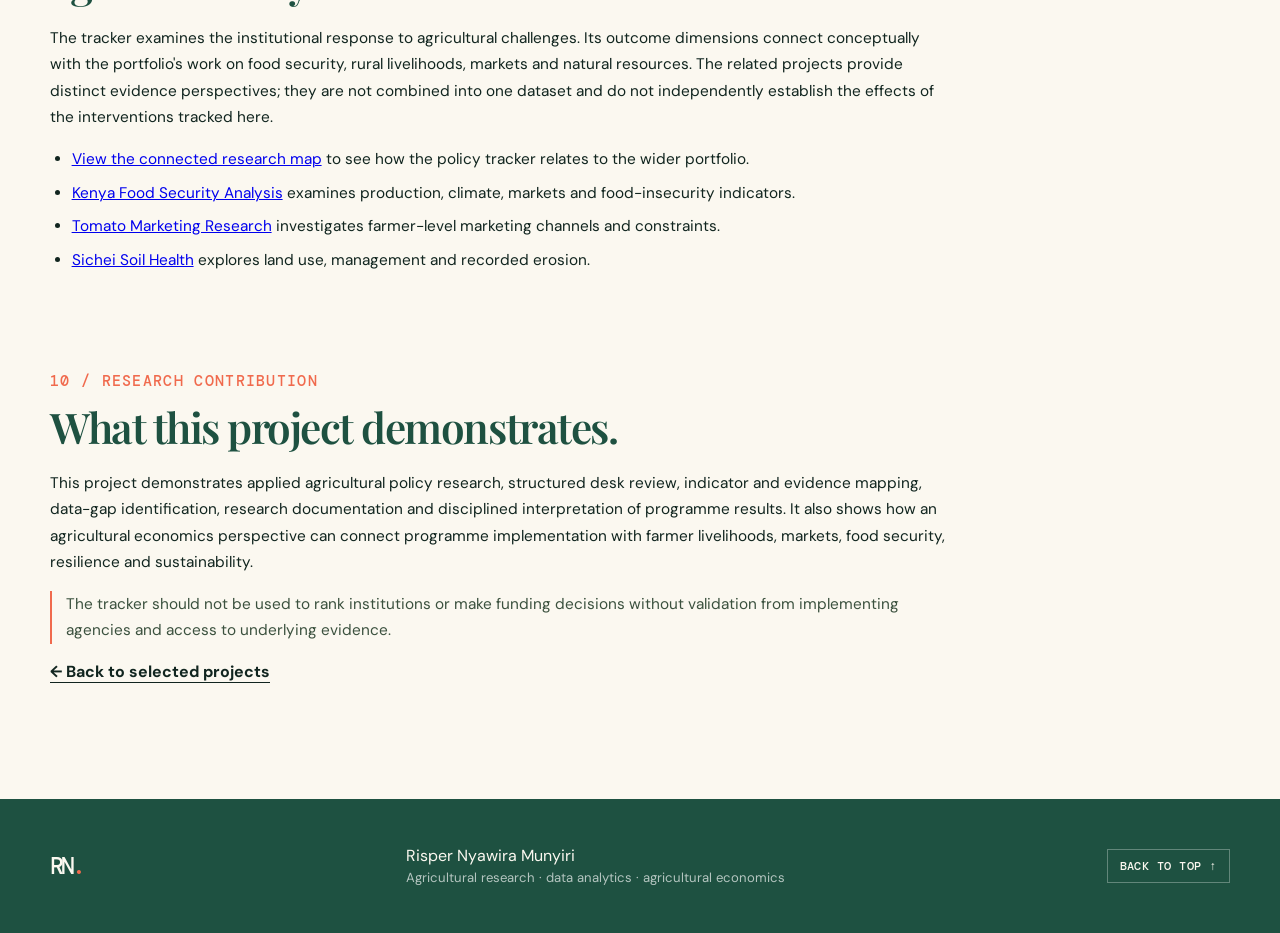
==== commit f156a45f: "Connect policy tracker case study to wider research portfolio" ====
--- a/projects/policy-impact-tracker.html
+++ b/projects/policy-impact-tracker.html
@@ -136,8 +136,21 @@
       </div>
     </section>
 
+
     <section class="section-shell case-section">
-      <p class="section-label">08 / Research contribution</p>
+      <p class="section-label">09 / Connection to the wider portfolio</p>
+      <h2>Where this policy question sits in the agricultural system.</h2>
+      <p>The tracker examines the institutional response to agricultural challenges. Its outcome dimensions connect conceptually with the portfolio's work on food security, rural livelihoods, markets and natural resources. The related projects provide distinct evidence perspectives; they are not combined into one dataset and do not independently establish the effects of the interventions tracked here.</p>
+      <ul>
+        <li><a href="../index.html#research-map">View the connected research map</a> to see how the policy tracker relates to the wider portfolio.</li>
+        <li><a href="https://github.com/Risper-Nyawira/kenya-food-security-analysis" target="_blank" rel="noreferrer">Kenya Food Security Analysis</a> examines production, climate, markets and food-insecurity indicators.</li>
+        <li><a href="https://github.com/Risper-Nyawira/Tomato-value-chain-challenges" target="_blank" rel="noreferrer">Tomato Marketing Research</a> investigates farmer-level marketing channels and constraints.</li>
+        <li><a href="projects/sichei-soil-health-analysis/README.md">Sichei Soil Health</a> explores land use, management and recorded erosion.</li>
+      </ul>
+    </section>
+
+    <section class="section-shell case-section">
+      <p class="section-label">10 / Research contribution</p>
       <h2>What this project demonstrates.</h2>
       <p>This project demonstrates applied agricultural policy research, structured desk review, indicator and evidence mapping, data-gap identification, research documentation and disciplined interpretation of programme results. It also shows how an agricultural economics perspective can connect programme implementation with farmer livelihoods, markets, food security, resilience and sustainability.</p>
       <p class="note">The tracker should not be used to rank institutions or make funding decisions without validation from implementing agencies and access to underlying evidence.</p>
--- a/styles.css
+++ b/styles.css
@@ -139,3 +139,81 @@
   letter-spacing: .04em;
   text-transform: uppercase;
 }
+
+.case-study { padding-bottom: 90px; }
+.case-hero { padding-top: 76px; padding-bottom: 54px; }
+.case-hero h1 {
+  max-width: 900px;
+  margin: 14px 0 22px;
+  color: var(--forest);
+  font: 600 clamp(2.8rem, 6vw, 5.4rem)/.98 "Playfair Display", serif;
+  letter-spacing: -.055em;
+}
+.case-lead { max-width: 780px; font-size: 1.12rem; line-height: 1.65; }
+.case-meta {
+  display: grid;
+  grid-template-columns: repeat(4, minmax(0, 1fr));
+  gap: 14px;
+  margin: 38px 0 22px;
+}
+.case-meta > div { padding: 16px; border-top: 2px solid var(--forest); background: rgba(251,248,240,.65); }
+.case-meta span { display: block; margin-bottom: 8px; color: var(--muted); font: 500 .62rem "DM Mono", monospace; letter-spacing: .06em; text-transform: uppercase; }
+.case-meta strong { display: block; color: var(--forest); font-size: .9rem; line-height: 1.35; }
+.case-warning { max-width: 900px; padding: 14px 16px; border-left: 3px solid var(--coral); background: rgba(251,248,240,.8); font-size: .88rem; line-height: 1.5; }
+.case-section { padding-top: 46px; padding-bottom: 24px; }
+.case-section h2 { max-width: 850px; margin: 10px 0 20px; color: var(--forest); font: 600 clamp(1.8rem, 3.3vw, 2.8rem)/1.08 "Playfair Display", serif; letter-spacing: -.035em; }
+.case-section p, .case-section li { max-width: 900px; font-size: .96rem; line-height: 1.72; }
+.case-section ul, .case-section ol { padding-left: 1.35rem; }
+.case-section li { margin: 7px 0; }
+.case-table-wrap { overflow-x: auto; margin: 24px 0; }
+.case-table { width: 100%; border-collapse: collapse; background: rgba(251,248,240,.6); font-size: .82rem; line-height: 1.45; }
+.case-table th, .case-table td { padding: 12px 13px; border-bottom: 1px solid rgba(17,37,31,.16); text-align: left; vertical-align: top; }
+.case-table th { color: var(--cream); background: var(--forest); font: 500 .65rem "DM Mono", monospace; letter-spacing: .04em; text-transform: uppercase; }
+.case-table td:first-child { white-space: nowrap; font: 500 .7rem "DM Mono", monospace; }
+.case-steps { columns: 2; column-gap: 42px; }
+.case-steps li { break-inside: avoid; }
+@media (max-width: 720px) {
+  .case-meta { grid-template-columns: repeat(2, minmax(0, 1fr)); }
+  .case-steps { columns: 1; }
+  .case-hero { padding-top: 48px; }
+}
+@media (max-width: 420px) {
+  .case-meta { grid-template-columns: 1fr; }
+}
+
+
+/* Connected systems research map */
+.systems-map { padding: 112px 0 120px; }
+.systems-intro { max-width: 790px; margin: -22px 0 42px auto; color: var(--muted); font-size: 1.08rem; }
+.systems-flow { max-width: 930px; margin: 0 auto; }
+.system-layer { padding: 28px 30px; border: 1px solid rgba(17,37,31,.16); background: var(--cream); }
+.layer-index { display: block; margin-bottom: 12px; color: var(--coral); font: 500 .65rem "DM Mono",monospace; letter-spacing: .08em; text-transform: uppercase; }
+.system-layer h3, .systems-synthesis h3 { margin: 0 0 8px; color: var(--forest); font: 600 clamp(1.55rem,2.7vw,2.25rem)/1.05 "Playfair Display",serif; letter-spacing: -.04em; }
+.system-layer > p, .systems-synthesis p { max-width: 720px; margin: 0 0 20px; color: var(--muted); font-size: .9rem; }
+.layer-context { background: #e5eee5; }
+.layer-production { background: #f1e7d4; }
+.layer-markets { background: #e4eceb; }
+.layer-policy { background: #eee5ee; }
+.system-projects { display: grid; grid-template-columns: repeat(2,minmax(0,1fr)); gap: 10px; }
+.system-projects a { display: block; min-height: 88px; padding: 13px 15px; border: 1px solid rgba(17,37,31,.17); background: rgba(251,248,240,.78); color: var(--ink); text-decoration: none; transition: transform .18s ease, box-shadow .18s ease; }
+.system-projects a:hover { transform: translateY(-2px); box-shadow: 3px 4px 0 rgba(17,37,31,.18); }
+.system-projects b, .system-projects span { display: block; }
+.system-projects b { margin-bottom: 5px; font-size: .88rem; }
+.system-projects span { color: var(--muted); font-size: .76rem; line-height: 1.4; }
+.map-connector { display: flex; align-items: center; justify-content: center; gap: 15px; min-height: 62px; color: var(--muted); font: 500 .68rem "DM Mono",monospace; text-align: center; }
+.map-connector i { color: var(--coral); font-size: 1.55rem; font-style: normal; }
+.system-pair { display: grid; grid-template-columns: 1fr 1fr; gap: 16px; }
+.system-pair .system-projects { grid-template-columns: 1fr; }
+.systems-synthesis { display: grid; grid-template-columns: .8fr 1.5fr; gap: 25px; margin: 26px auto 0; max-width: 930px; padding: 26px 30px; background: var(--ink); color: var(--cream); }
+.systems-synthesis .layer-index { color: var(--lime); }
+.systems-synthesis h3 { color: var(--cream); }
+.systems-synthesis p { margin-bottom: 0; color: rgba(255,255,255,.78); }
+.systems-caveat { max-width: 930px; margin: 22px auto 0; padding-left: 14px; border-left: 2px solid var(--coral); color: var(--muted); font-size: .82rem; }
+@media (max-width: 720px) {
+  .systems-map { padding: 78px 0; }
+  .systems-intro { margin: 0 0 28px; }
+  .system-pair, .system-projects, .systems-synthesis { grid-template-columns: 1fr; }
+  .system-layer { padding: 22px 19px; }
+  .systems-synthesis { gap: 8px; padding: 22px 19px; }
+  .map-connector { min-height: 58px; flex-direction: column-reverse; gap: 0; padding: 9px 0; }
+}
